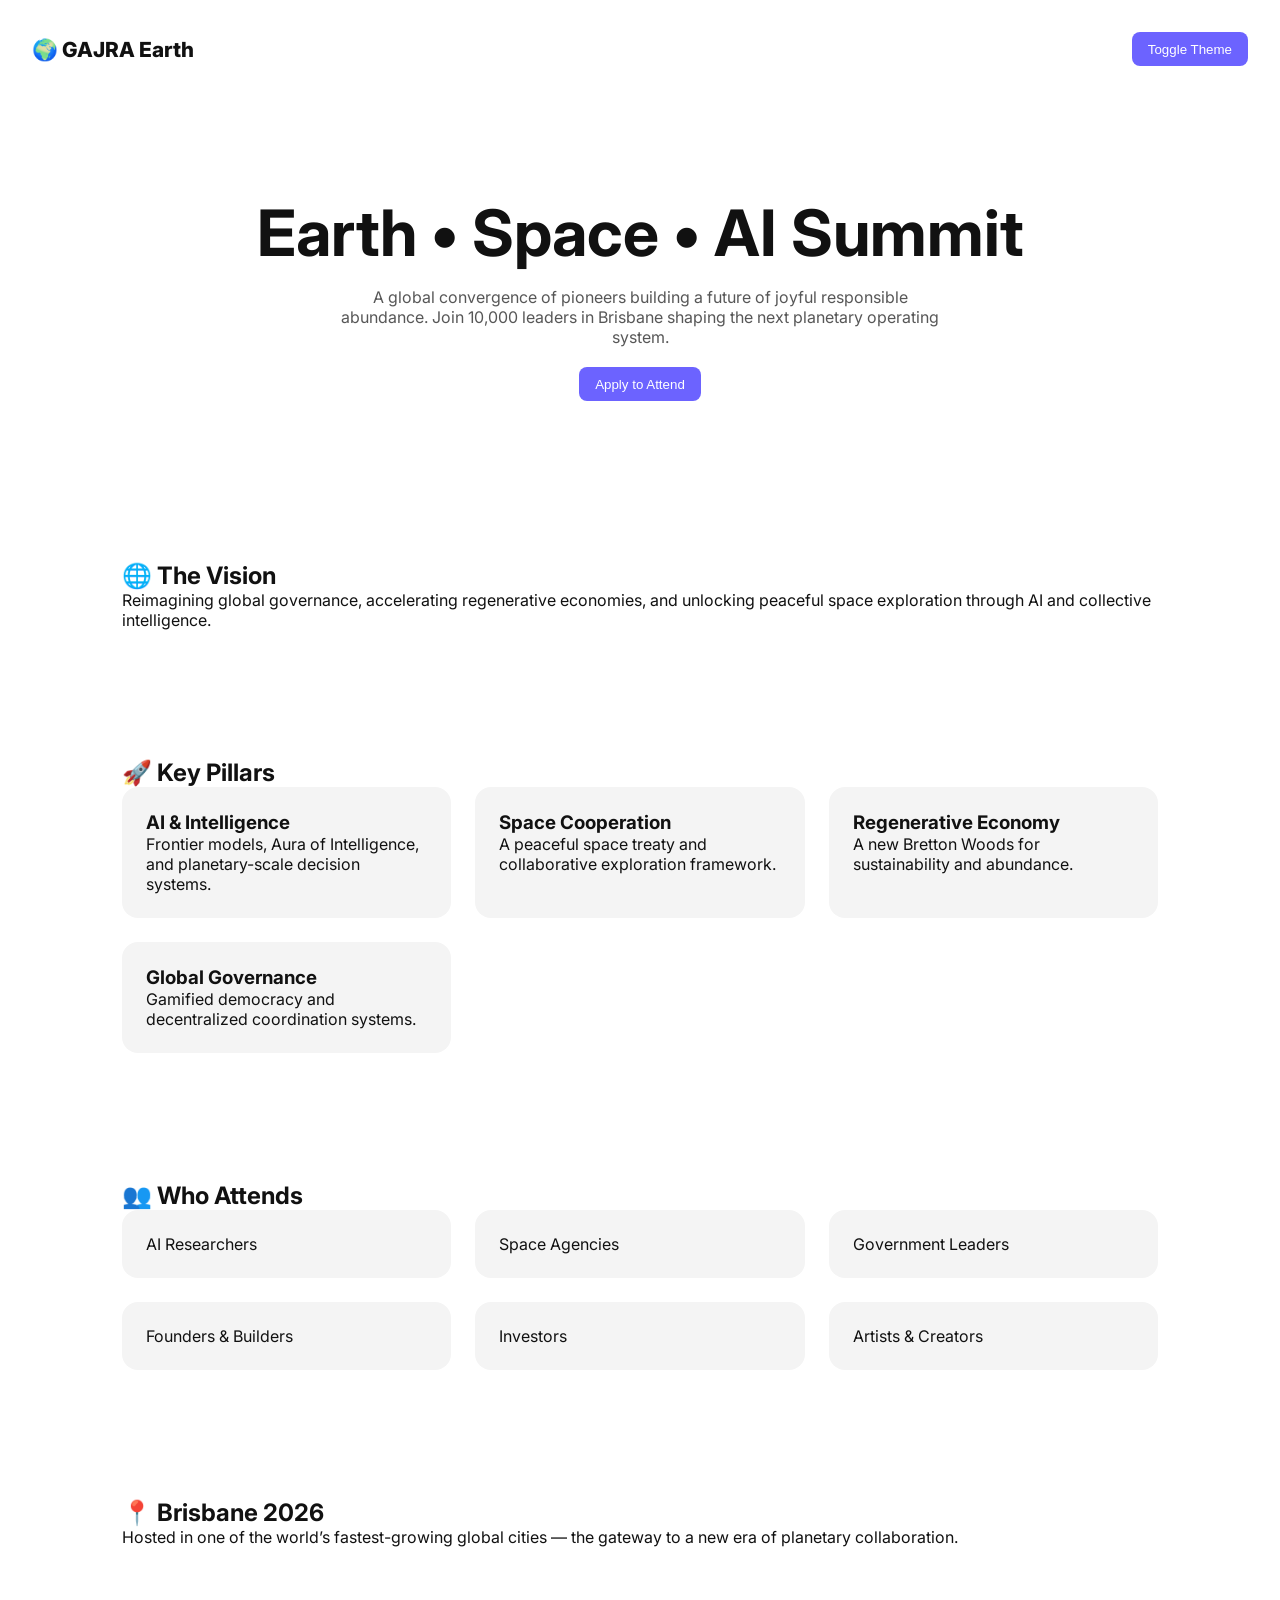
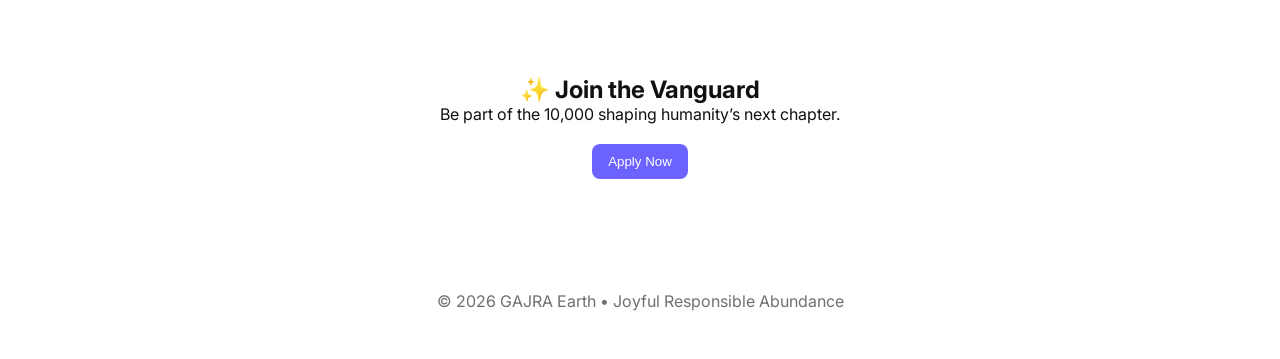
==== index.html @ 20c702bf "Create index.html for GAJRA Earth Space AI Summit This HTML file contains the structure and styling " ====
<!DOCTYPE html>
<html lang="en">
<head>
<meta charset="UTF-8">
<meta name="viewport" content="width=device-width, initial-scale=1.0">
<title>GAJRA Earth Space AI Summit</title>

<link href="https://fonts.googleapis.com/css2?family=Inter:wght@300;400;600;800&display=swap" rel="stylesheet">

<style>
:root {
  --bg: #ffffff;
  --text: #111;
  --accent: #6c63ff;
  --card: #f4f4f4;
}

[data-theme="dark"] {
  --bg: #0d0d0d;
  --text: #f5f5f5;
  --accent: #8a7cff;
  --card: #1a1a1a;
}

* {
  margin: 0;
  padding: 0;
  box-sizing: border-box;
}

body {
  font-family: 'Inter', sans-serif;
  background: var(--bg);
  color: var(--text);
  transition: 0.3s;
}

header {
  padding: 2rem;
  display: flex;
  justify-content: space-between;
  align-items: center;
}

.logo {
  font-weight: 800;
  font-size: 1.3rem;
}

button {
  background: var(--accent);
  border: none;
  padding: 0.6rem 1rem;
  color: white;
  border-radius: 8px;
  cursor: pointer;
}

.hero {
  text-align: center;
  padding: 6rem 2rem;
}

.hero h1 {
  font-size: clamp(2rem, 5vw, 4rem);
  margin-bottom: 1rem;
}

.hero p {
  max-width: 600px;
  margin: auto;
  opacity: 0.7;
}

.section {
  padding: 4rem 2rem;
  max-width: 1100px;
  margin: auto;
}

.grid {
  display: grid;
  grid-template-columns: repeat(auto-fit, minmax(250px, 1fr));
  gap: 1.5rem;
}

.card {
  background: var(--card);
  padding: 1.5rem;
  border-radius: 16px;
  transition: 0.3s;
}

.card:hover {
  transform: translateY(-5px);
}

.footer {
  text-align: center;
  padding: 3rem 1rem;
  opacity: 0.6;
}

@media(max-width:600px){
  header {
    flex-direction: column;
    gap: 1rem;
  }
}
</style>
</head>

<body>

<header>
  <div class="logo">🌍 GAJRA Earth</div>
  <button onclick="toggleTheme()">Toggle Theme</button>
</header>

<section class="hero">
  <h1>Earth • Space • AI Summit</h1>
  <p>
    A global convergence of pioneers building a future of joyful responsible abundance.  
    Join 10,000 leaders in Brisbane shaping the next planetary operating system.
  </p>
  <br>
  <button>Apply to Attend</button>
</section>

<section class="section">
  <h2>🌐 The Vision</h2>
  <p>
    Reimagining global governance, accelerating regenerative economies, and unlocking peaceful space exploration through AI and collective intelligence.
  </p>
</section>

<section class="section">
  <h2>🚀 Key Pillars</h2>
  <div class="grid">
    <div class="card">
      <h3>AI & Intelligence</h3>
      <p>Frontier models, Aura of Intelligence, and planetary-scale decision systems.</p>
    </div>
    <div class="card">
      <h3>Space Cooperation</h3>
      <p>A peaceful space treaty and collaborative exploration framework.</p>
    </div>
    <div class="card">
      <h3>Regenerative Economy</h3>
      <p>A new Bretton Woods for sustainability and abundance.</p>
    </div>
    <div class="card">
      <h3>Global Governance</h3>
      <p>Gamified democracy and decentralized coordination systems.</p>
    </div>
  </div>
</section>

<section class="section">
  <h2>👥 Who Attends</h2>
  <div class="grid">
    <div class="card">AI Researchers</div>
    <div class="card">Space Agencies</div>
    <div class="card">Government Leaders</div>
    <div class="card">Founders & Builders</div>
    <div class="card">Investors</div>
    <div class="card">Artists & Creators</div>
  </div>
</section>

<section class="section">
  <h2>📍 Brisbane 2026</h2>
  <p>
    Hosted in one of the world’s fastest-growing global cities — the gateway to a new era of planetary collaboration.
  </p>
</section>

<section class="section" style="text-align:center;">
  <h2>✨ Join the Vanguard</h2>
  <p>Be part of the 10,000 shaping humanity’s next chapter.</p>
  <br>
  <button>Apply Now</button>
</section>

<div class="footer">
  <p>© 2026 GAJRA Earth • Joyful Responsible Abundance</p>
</div>

<script>
function toggleTheme() {
  const current = document.body.getAttribute("data-theme");
  document.body.setAttribute(
    "data-theme",
    current === "dark" ? "light" : "dark"
  );
}
</script>

</body>
</html>
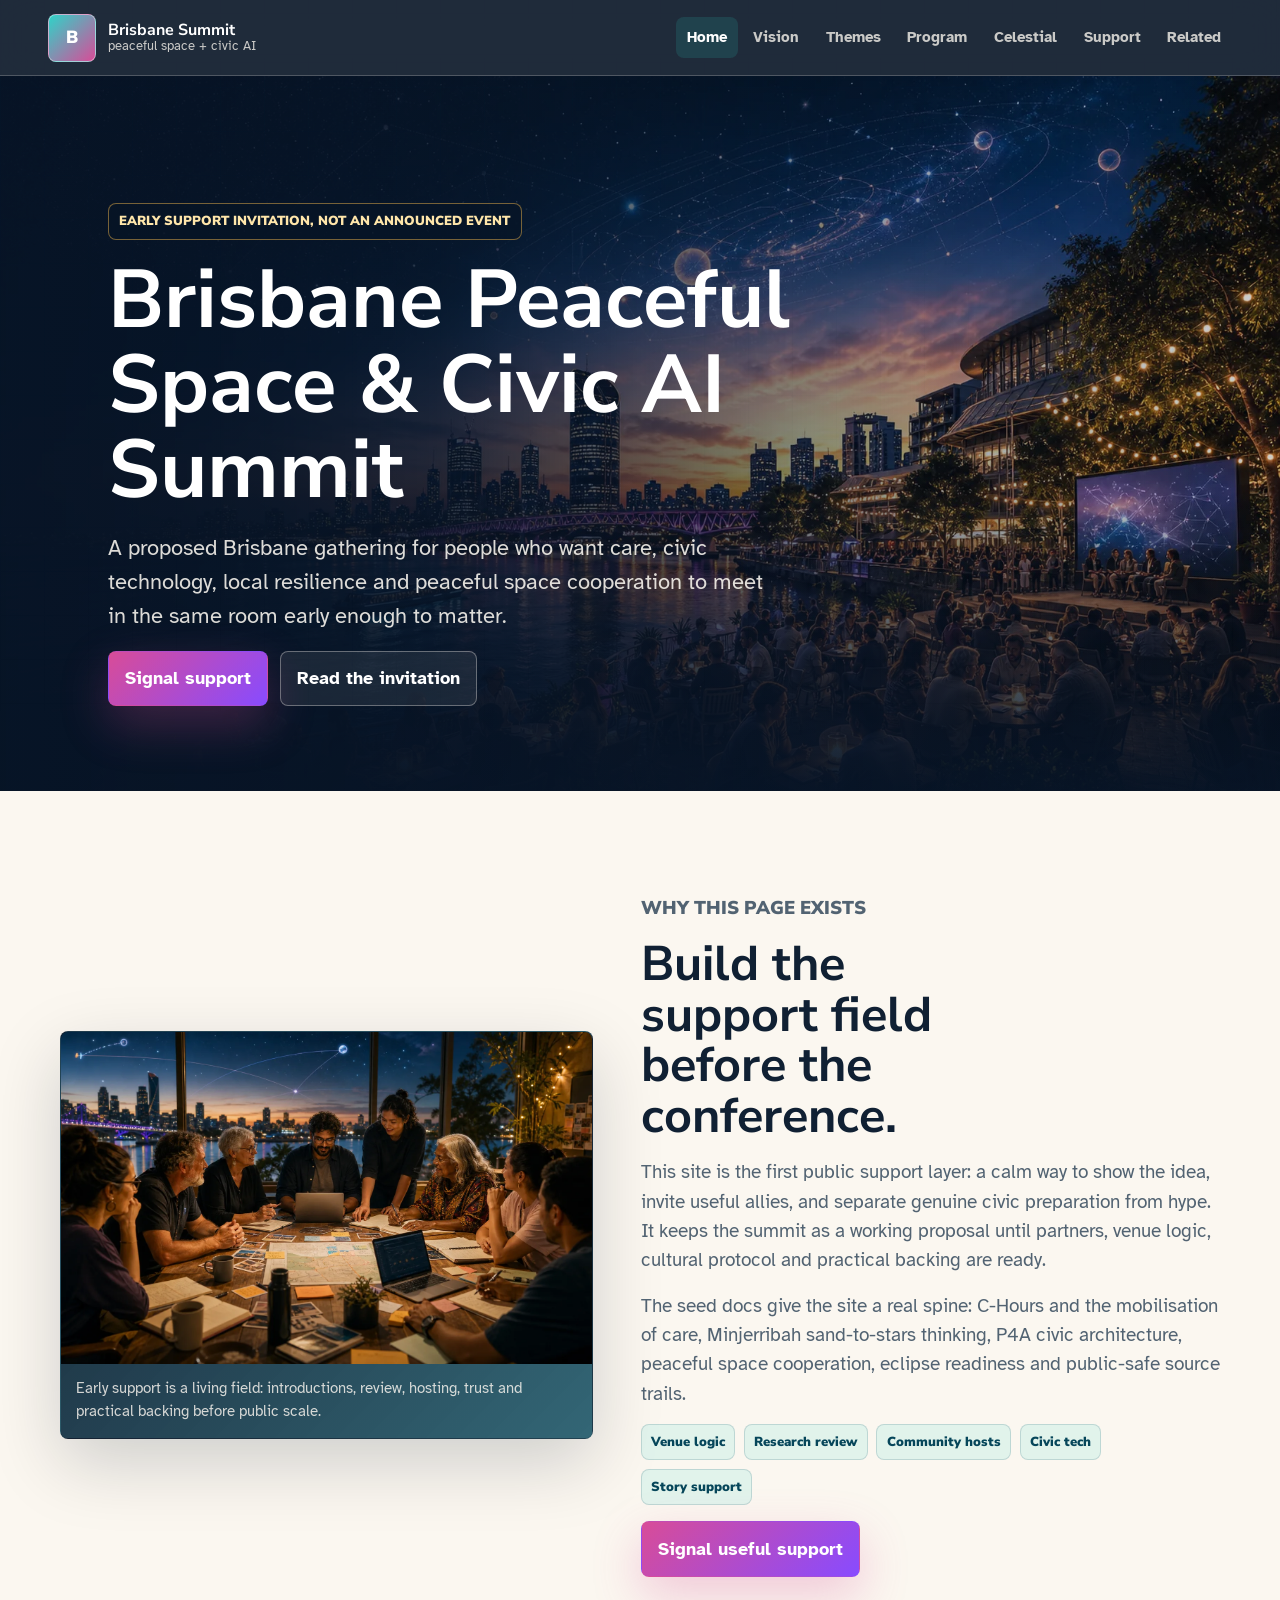
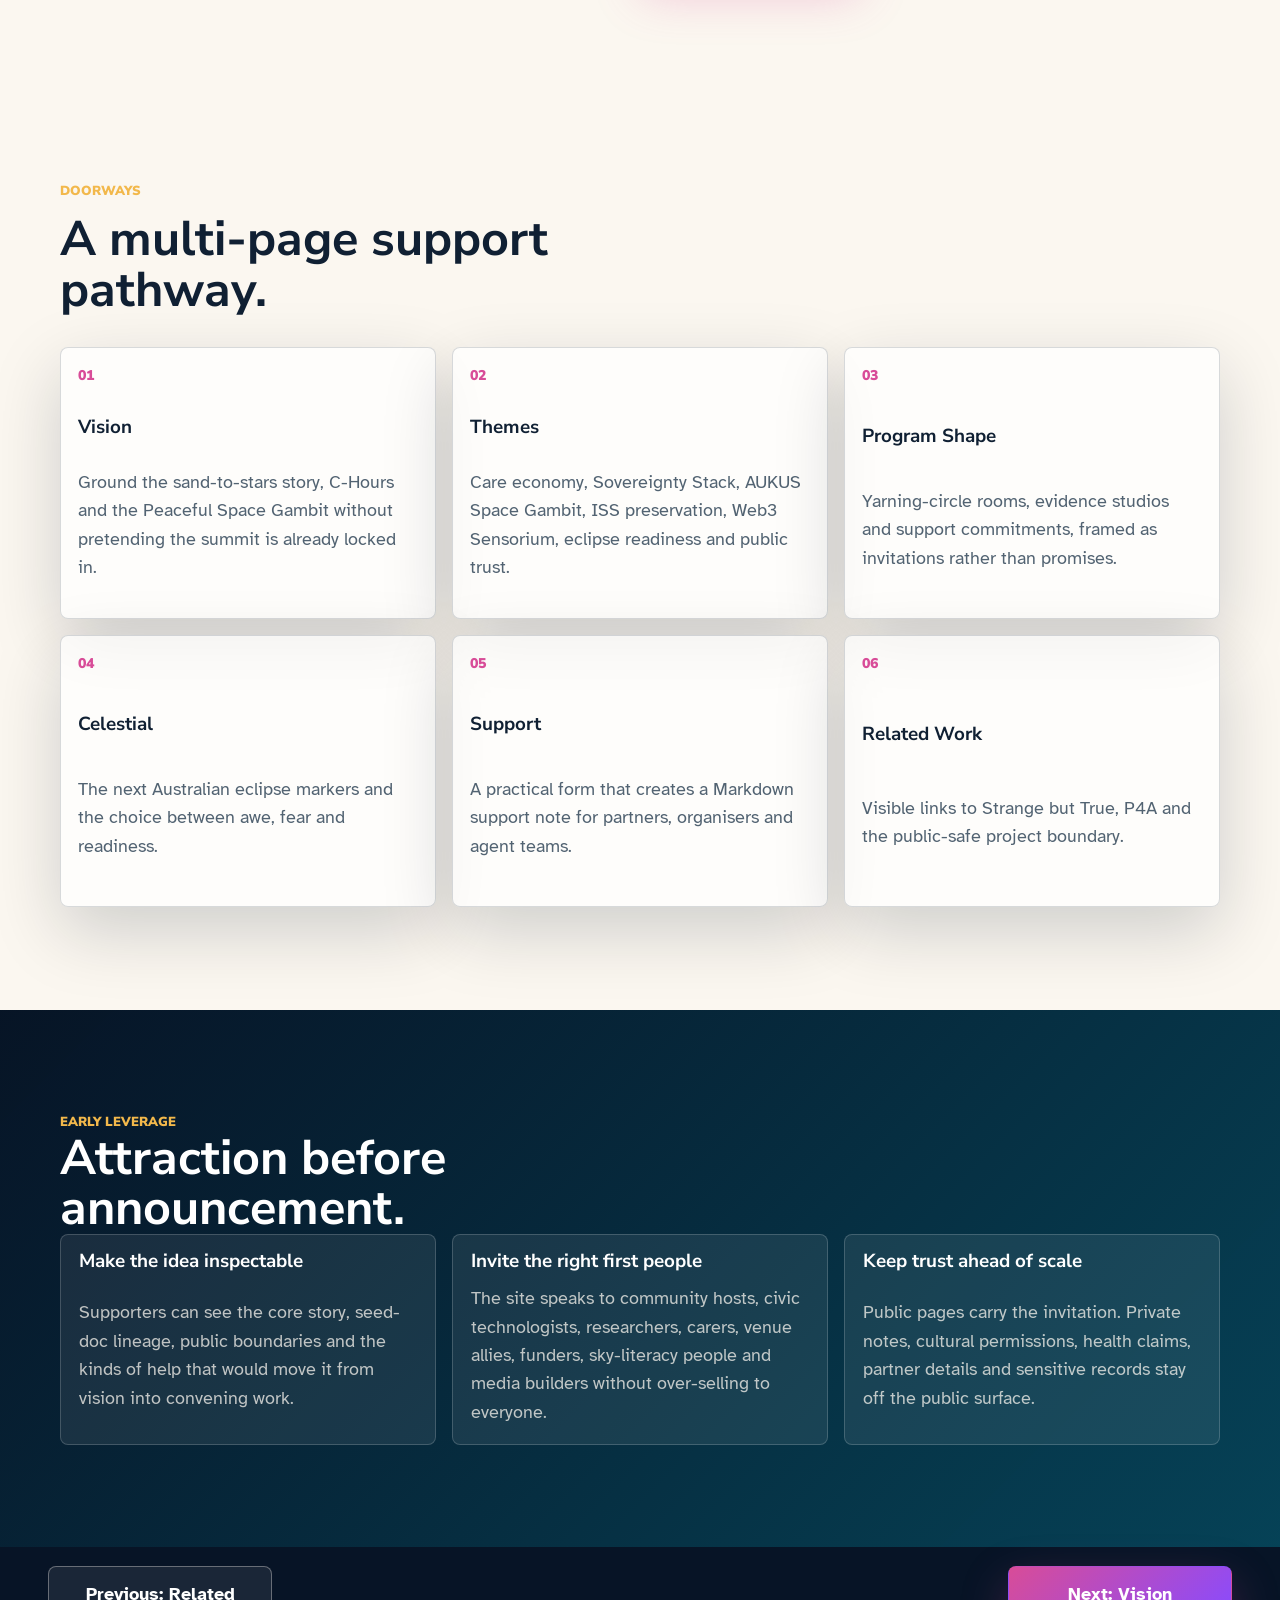
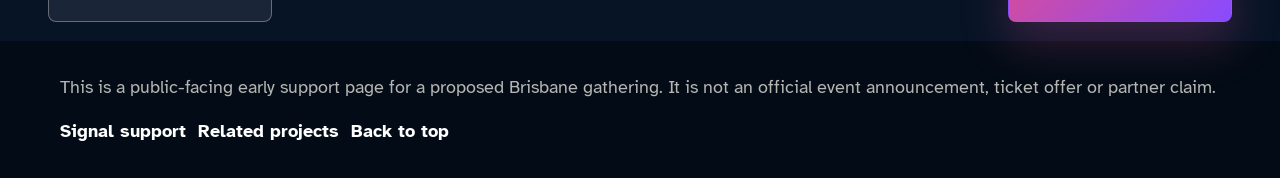
==== commit 6ffb0742: "Build Brisbane summit support site" ====
--- a/index.html
+++ b/index.html
@@ -1,200 +1,147 @@
-<!DOCTYPE html>
-<html lang="en">
+﻿<!doctype html>
+<html lang="en-AU">
 <head>
-<meta charset="UTF-8">
-<meta name="viewport" content="width=device-width, initial-scale=1.0">
-<title>GAJRA Earth Space AI Summit</title>
+  <meta charset="utf-8">
+  <meta name="viewport" content="width=device-width, initial-scale=1">
+  <meta name="description" content="An early support-seeking doorway for a proposed Brisbane summit connecting peaceful space, civic AI, care, community resilience, Strange but True and P4A.">
+  <meta name="theme-color" content="#071426">
+  <title>Brisbane Peaceful Space & Civic AI Summit</title>
+  <link rel="preconnect" href="https://fonts.googleapis.com">
+  <link rel="preconnect" href="https://fonts.gstatic.com" crossorigin>
+  <link href="https://fonts.googleapis.com/css2?family=Atkinson+Hyperlegible:wght@400;700&family=Nunito+Sans:wght@800;900&display=swap" rel="stylesheet">
+  <link rel="stylesheet" href="styles.css">
+</head>
+<body>
+  <a class="skip-link" href="#main">Skip to content</a>
+  <header class="site-header">
+    <a class="brand" href="index.html" aria-label="Summit home">
+      <span class="brand-mark">B</span>
+      <span class="brand-text"><strong>Brisbane Summit</strong><span>peaceful space + civic AI</span></span>
+    </a>
+    <button class="nav-toggle" type="button" aria-expanded="false" aria-controls="site-nav">Menu</button>
+    <nav class="site-nav" id="site-nav" aria-label="Main navigation">
+      <a href="index.html" aria-current="page">Home</a>
+      <a href="vision.html">Vision</a>
+      <a href="themes.html">Themes</a>
+      <a href="program.html">Program</a>
+      <a href="celestial.html">Celestial</a>
+      <a href="support.html">Support</a>
+      <a href="related.html">Related</a>
+    </nav>
+  </header>
 
-<link href="https://fonts.googleapis.com/css2?family=Inter:wght@300;400;600;800&display=swap" rel="stylesheet">
+  <main id="main">
+    <section class="hero hero-home" id="top">
+      <div class="hero-image"><img src="assets/brisbane-civic-space-hero.webp" alt="Brisbane river gathering with a night sky and peaceful orbital commons motif"></div>
+      <div class="hero-content">
+        <p class="status-note">Early support invitation, not an announced event</p>
+        <h1>Brisbane Peaceful Space & Civic AI Summit</h1>
+        <p class="hero-copy">A proposed Brisbane gathering for people who want care, civic technology, local resilience and peaceful space cooperation to meet in the same room early enough to matter.</p>
+        <div class="hero-actions">
+          <a class="button button-primary" href="support.html">Signal support</a>
+          <a class="button button-secondary" href="vision.html">Read the invitation</a>
+        </div>
+      </div>
+    </section>
 
-<style>
-:root {
-  --bg: #ffffff;
-  --text: #111;
-  --accent: #6c63ff;
-  --card: #f4f4f4;
-}
+    <section class="section intro-band" aria-labelledby="why-title">
+      <div class="intro-layout">
+        <figure class="visual-panel intro-visual">
+          <img loading="lazy" decoding="async" src="assets/support-field-brisbane.webp" alt="A diverse Brisbane civic planning group gathered around a table with city, river and peaceful space motifs">
+          <figcaption>Early support is a living field: introductions, review, hosting, trust and practical backing before public scale.</figcaption>
+        </figure>
+        <div class="intro-copy">
+          <p class="eyebrow">Why this page exists</p>
+          <h2 id="why-title">Build the support field before the conference.</h2>
+          <p>This site is the first public support layer: a calm way to show the idea, invite useful allies, and separate genuine civic preparation from hype. It keeps the summit as a working proposal until partners, venue logic, cultural protocol and practical backing are ready.</p>
+          <p>The seed docs give the site a real spine: C-Hours and the mobilisation of care, Minjerribah sand-to-stars thinking, P4A civic architecture, peaceful space cooperation, eclipse readiness and public-safe source trails.</p>
+          <div class="support-signals" aria-label="Early support signals">
+            <span>Venue logic</span>
+            <span>Research review</span>
+            <span>Community hosts</span>
+            <span>Civic tech</span>
+            <span>Story support</span>
+          </div>
+          <a class="button button-primary" href="support.html">Signal useful support</a>
+        </div>
+      </div>
+    </section>
 
-[data-theme="dark"] {
-  --bg: #0d0d0d;
-  --text: #f5f5f5;
-  --accent: #8a7cff;
-  --card: #1a1a1a;
-}
+    <section class="section" aria-labelledby="doorways-title">
+      <div class="section-heading">
+        <p class="eyebrow">Doorways</p>
+        <h2 id="doorways-title">A multi-page support pathway.</h2>
+      </div>
+      <div class="door-grid">
+        <a class="door-card" href="vision.html">
+          <span>01</span>
+          <h3>Vision</h3>
+          <p>Ground the sand-to-stars story, C-Hours and the Peaceful Space Gambit without pretending the summit is already locked in.</p>
+        </a>
+        <a class="door-card" href="themes.html">
+          <span>02</span>
+          <h3>Themes</h3>
+          <p>Care economy, Sovereignty Stack, AUKUS Space Gambit, ISS preservation, Web3 Sensorium, eclipse readiness and public trust.</p>
+        </a>
+        <a class="door-card" href="program.html">
+          <span>03</span>
+          <h3>Program Shape</h3>
+          <p>Yarning-circle rooms, evidence studios and support commitments, framed as invitations rather than promises.</p>
+        </a>
+        <a class="door-card" href="celestial.html">
+          <span>04</span>
+          <h3>Celestial</h3>
+          <p>The next Australian eclipse markers and the choice between awe, fear and readiness.</p>
+        </a>
+        <a class="door-card" href="support.html">
+          <span>05</span>
+          <h3>Support</h3>
+          <p>A practical form that creates a Markdown support note for partners, organisers and agent teams.</p>
+        </a>
+        <a class="door-card" href="related.html">
+          <span>06</span>
+          <h3>Related Work</h3>
+          <p>Visible links to Strange but True, P4A and the public-safe project boundary.</p>
+        </a>
+      </div>
+    </section>
 
-* {
-  margin: 0;
-  padding: 0;
-  box-sizing: border-box;
-}
+    <section class="section feature-strip" aria-labelledby="leverage-title">
+      <div>
+        <p class="eyebrow">Early leverage</p>
+        <h2 id="leverage-title">Attraction before announcement.</h2>
+      </div>
+      <div class="feature-grid three">
+        <article>
+          <h3>Make the idea inspectable</h3>
+          <p>Supporters can see the core story, seed-doc lineage, public boundaries and the kinds of help that would move it from vision into convening work.</p>
+        </article>
+        <article>
+          <h3>Invite the right first people</h3>
+          <p>The site speaks to community hosts, civic technologists, researchers, carers, venue allies, funders, sky-literacy people and media builders without over-selling to everyone.</p>
+        </article>
+        <article>
+          <h3>Keep trust ahead of scale</h3>
+          <p>Public pages carry the invitation. Private notes, cultural permissions, health claims, partner details and sensitive records stay off the public surface.</p>
+        </article>
+      </div>
+    </section>
 
-body {
-  font-family: 'Inter', sans-serif;
-  background: var(--bg);
-  color: var(--text);
-  transition: 0.3s;
-}
+    <nav class="trail-nav" aria-label="Previous and next pages">
+      <a class="button button-secondary" href="related.html">Previous: Related</a>
+      <a class="button button-primary" href="vision.html">Next: Vision</a>
+    </nav>
+  </main>
 
-header {
-  padding: 2rem;
-  display: flex;
-  justify-content: space-between;
-  align-items: center;
-}
-
-.logo {
-  font-weight: 800;
-  font-size: 1.3rem;
-}
-
-button {
-  background: var(--accent);
-  border: none;
-  padding: 0.6rem 1rem;
-  color: white;
-  border-radius: 8px;
-  cursor: pointer;
-}
-
-.hero {
-  text-align: center;
-  padding: 6rem 2rem;
-}
-
-.hero h1 {
-  font-size: clamp(2rem, 5vw, 4rem);
-  margin-bottom: 1rem;
-}
-
-.hero p {
-  max-width: 600px;
-  margin: auto;
-  opacity: 0.7;
-}
-
-.section {
-  padding: 4rem 2rem;
-  max-width: 1100px;
-  margin: auto;
-}
-
-.grid {
-  display: grid;
-  grid-template-columns: repeat(auto-fit, minmax(250px, 1fr));
-  gap: 1.5rem;
-}
-
-.card {
-  background: var(--card);
-  padding: 1.5rem;
-  border-radius: 16px;
-  transition: 0.3s;
-}
-
-.card:hover {
-  transform: translateY(-5px);
-}
-
-.footer {
-  text-align: center;
-  padding: 3rem 1rem;
-  opacity: 0.6;
-}
-
-@media(max-width:600px){
-  header {
-    flex-direction: column;
-    gap: 1rem;
-  }
-}
-</style>
-</head>
-
-<body>
-
-<header>
-  <div class="logo">🌍 GAJRA Earth</div>
-  <button onclick="toggleTheme()">Toggle Theme</button>
-</header>
-
-<section class="hero">
-  <h1>Earth • Space • AI Summit</h1>
-  <p>
-    A global convergence of pioneers building a future of joyful responsible abundance.  
-    Join 10,000 leaders in Brisbane shaping the next planetary operating system.
-  </p>
-  <br>
-  <button>Apply to Attend</button>
-</section>
-
-<section class="section">
-  <h2>🌐 The Vision</h2>
-  <p>
-    Reimagining global governance, accelerating regenerative economies, and unlocking peaceful space exploration through AI and collective intelligence.
-  </p>
-</section>
-
-<section class="section">
-  <h2>🚀 Key Pillars</h2>
-  <div class="grid">
-    <div class="card">
-      <h3>AI & Intelligence</h3>
-      <p>Frontier models, Aura of Intelligence, and planetary-scale decision systems.</p>
-    </div>
-    <div class="card">
-      <h3>Space Cooperation</h3>
-      <p>A peaceful space treaty and collaborative exploration framework.</p>
-    </div>
-    <div class="card">
-      <h3>Regenerative Economy</h3>
-      <p>A new Bretton Woods for sustainability and abundance.</p>
-    </div>
-    <div class="card">
-      <h3>Global Governance</h3>
-      <p>Gamified democracy and decentralized coordination systems.</p>
-    </div>
-  </div>
-</section>
-
-<section class="section">
-  <h2>👥 Who Attends</h2>
-  <div class="grid">
-    <div class="card">AI Researchers</div>
-    <div class="card">Space Agencies</div>
-    <div class="card">Government Leaders</div>
-    <div class="card">Founders & Builders</div>
-    <div class="card">Investors</div>
-    <div class="card">Artists & Creators</div>
-  </div>
-</section>
-
-<section class="section">
-  <h2>📍 Brisbane 2026</h2>
-  <p>
-    Hosted in one of the world’s fastest-growing global cities — the gateway to a new era of planetary collaboration.
-  </p>
-</section>
-
-<section class="section" style="text-align:center;">
-  <h2>✨ Join the Vanguard</h2>
-  <p>Be part of the 10,000 shaping humanity’s next chapter.</p>
-  <br>
-  <button>Apply Now</button>
-</section>
-
-<div class="footer">
-  <p>© 2026 GAJRA Earth • Joyful Responsible Abundance</p>
-</div>
-
-<script>
-function toggleTheme() {
-  const current = document.body.getAttribute("data-theme");
-  document.body.setAttribute(
-    "data-theme",
-    current === "dark" ? "light" : "dark"
-  );
-}
-</script>
-
+  <footer class="site-footer">
+    <p>This is a public-facing early support page for a proposed Brisbane gathering. It is not an official event announcement, ticket offer or partner claim.</p>
+    <nav aria-label="Footer links">
+      <a href="support.html">Signal support</a>
+      <a href="related.html">Related projects</a>
+      <a href="#top">Back to top</a>
+    </nav>
+  </footer>
+  <button class="back-to-top" type="button" aria-label="Back to top">Top</button>
+  <script src="script.js"></script>
 </body>
 </html>
--- a/styles.css
+++ b/styles.css
@@ -0,0 +1,1008 @@
+:root {
+  --ink: #071426;
+  --midnight: #0d2238;
+  --deep-teal: #06465a;
+  --river: #2fd3c8;
+  --gold: #f2b84b;
+  --rose: #d84c98;
+  --paper: #fbf7f0;
+  --paper-strong: #ffffff;
+  --text: #102033;
+  --muted: #526372;
+  --line: rgba(16, 32, 51, 0.16);
+  --line-dark: rgba(251, 247, 240, 0.22);
+  --shadow: 0 24px 70px rgba(7, 20, 38, 0.18);
+  --radius: 8px;
+  --max: 1160px;
+  --heading: "Nunito Sans", "Avenir Next", Arial, sans-serif;
+  --body: "Atkinson Hyperlegible", "Segoe UI", Arial, sans-serif;
+}
+
+* {
+  box-sizing: border-box;
+}
+
+html {
+  scroll-behavior: smooth;
+}
+
+main [id] {
+  scroll-margin-top: 6rem;
+}
+
+body {
+  margin: 0;
+  background: var(--paper);
+  color: var(--text);
+  font-family: var(--body);
+  font-size: 18px;
+  line-height: 1.58;
+}
+
+body::before {
+  background:
+    linear-gradient(90deg, rgba(6, 70, 90, 0.06) 1px, transparent 1px),
+    linear-gradient(0deg, rgba(6, 70, 90, 0.05) 1px, transparent 1px);
+  background-size: 44px 44px;
+  content: "";
+  inset: 0;
+  mask-image: linear-gradient(180deg, rgba(0, 0, 0, 0.45), transparent 48rem);
+  pointer-events: none;
+  position: fixed;
+  z-index: -1;
+}
+
+img {
+  display: block;
+  height: auto;
+  max-width: 100%;
+}
+
+a {
+  color: inherit;
+}
+
+h1,
+h2,
+h3 {
+  font-family: var(--heading);
+  letter-spacing: 0;
+  line-height: 1.04;
+  margin: 0;
+}
+
+h1 {
+  color: white;
+  font-size: clamp(2.8rem, 6.4vw, 5.35rem);
+  max-width: 15ch;
+}
+
+h2 {
+  font-size: clamp(1.85rem, 3.8vw, 3.55rem);
+  max-width: 18ch;
+}
+
+h3 {
+  font-size: 1.18rem;
+}
+
+p {
+  margin: 0;
+}
+
+.skip-link {
+  background: var(--gold);
+  color: var(--ink);
+  font-weight: 800;
+  left: 1rem;
+  padding: 0.65rem 0.9rem;
+  position: absolute;
+  top: -5rem;
+  z-index: 100;
+}
+
+.skip-link:focus {
+  top: 1rem;
+}
+
+.site-header {
+  align-items: center;
+  background: rgba(7, 20, 38, 0.9);
+  backdrop-filter: blur(18px);
+  border-bottom: 1px solid var(--line-dark);
+  display: flex;
+  gap: 1rem;
+  justify-content: space-between;
+  padding: 0.85rem clamp(1rem, 4vw, 3rem);
+  position: sticky;
+  top: 0;
+  z-index: 50;
+}
+
+.brand {
+  align-items: center;
+  color: white;
+  display: inline-flex;
+  gap: 0.75rem;
+  min-width: 15rem;
+  text-decoration: none;
+}
+
+.brand-mark {
+  background: linear-gradient(135deg, var(--river), var(--rose));
+  border: 1px solid rgba(255, 255, 255, 0.42);
+  border-radius: var(--radius);
+  color: white;
+  display: grid;
+  font-family: var(--heading);
+  font-size: 1.1rem;
+  font-weight: 900;
+  height: 3rem;
+  place-items: center;
+  width: 3rem;
+}
+
+.brand-text {
+  display: grid;
+  font-size: 0.8rem;
+  line-height: 1.18;
+}
+
+.brand-text strong {
+  font-family: var(--heading);
+  font-size: 1rem;
+}
+
+.brand-text span {
+  color: rgba(251, 247, 240, 0.78);
+}
+
+.site-nav {
+  align-items: center;
+  color: rgba(251, 247, 240, 0.78);
+  display: flex;
+  flex-wrap: wrap;
+  gap: 0.3rem;
+  justify-content: flex-end;
+}
+
+.site-nav a {
+  border-radius: var(--radius);
+  font-size: 0.92rem;
+  font-weight: 700;
+  padding: 0.55rem 0.68rem;
+  text-decoration: none;
+}
+
+.site-nav a:hover,
+.site-nav a:focus-visible,
+.site-nav a[aria-current="page"] {
+  background: rgba(47, 211, 200, 0.14);
+  color: white;
+}
+
+.nav-toggle {
+  background: transparent;
+  border: 1px solid var(--line-dark);
+  border-radius: var(--radius);
+  color: white;
+  display: none;
+  font: inherit;
+  font-weight: 800;
+  padding: 0.55rem 0.7rem;
+}
+
+.hero {
+  min-height: calc(88vh - 4.8rem);
+  position: relative;
+}
+
+.hero-image {
+  inset: 0;
+  position: absolute;
+  z-index: -2;
+}
+
+.hero-image img {
+  height: 100%;
+  object-fit: cover;
+  object-position: center;
+  width: 100%;
+}
+
+.hero-image::after {
+  background:
+    linear-gradient(90deg, rgba(7, 20, 38, 0.96) 0%, rgba(7, 20, 38, 0.82) 34%, rgba(7, 20, 38, 0.38) 72%, rgba(7, 20, 38, 0.18) 100%),
+    linear-gradient(0deg, rgba(7, 20, 38, 0.96) 0%, transparent 42%);
+  content: "";
+  inset: 0;
+  position: absolute;
+}
+
+.hero-content {
+  display: grid;
+  gap: 1.1rem;
+  margin: 0 auto;
+  max-width: var(--max);
+  min-height: calc(88vh - 4.8rem);
+  padding: clamp(3.5rem, 7vw, 6rem) clamp(1rem, 4vw, 3rem) 3rem;
+  place-content: center start;
+}
+
+.status-note,
+.eyebrow {
+  color: var(--gold);
+  font-family: var(--heading);
+  font-size: 0.82rem;
+  font-weight: 900;
+  letter-spacing: 0;
+  text-transform: uppercase;
+}
+
+.status-note {
+  background: rgba(7, 20, 38, 0.6);
+  border: 1px solid rgba(242, 184, 75, 0.48);
+  border-radius: var(--radius);
+  color: #ffe6aa;
+  display: inline-flex;
+  padding: 0.45rem 0.65rem;
+  width: fit-content;
+}
+
+.hero-copy {
+  color: rgba(251, 247, 240, 0.88);
+  font-size: clamp(1.08rem, 2vw, 1.35rem);
+  max-width: 42rem;
+}
+
+.hero-actions,
+.builder-actions,
+.trail-nav,
+.site-footer nav {
+  align-items: center;
+  display: flex;
+  flex-wrap: wrap;
+  gap: 0.75rem;
+}
+
+.button {
+  align-items: center;
+  border: 1px solid transparent;
+  border-radius: var(--radius);
+  cursor: pointer;
+  display: inline-flex;
+  font: inherit;
+  font-weight: 900;
+  justify-content: center;
+  min-height: 2.8rem;
+  padding: 0.78rem 1rem;
+  text-decoration: none;
+}
+
+.button-primary {
+  background: linear-gradient(135deg, var(--rose), #884bff);
+  color: white;
+  box-shadow: 0 18px 48px rgba(216, 76, 152, 0.28);
+}
+
+.button-secondary {
+  background: rgba(255, 255, 255, 0.08);
+  border-color: rgba(251, 247, 240, 0.34);
+  color: white;
+}
+
+.section {
+  padding: clamp(4rem, 8vw, 7rem) clamp(1rem, 4vw, 3rem);
+}
+
+.section > * {
+  margin-inline: auto;
+  max-width: var(--max);
+}
+
+.section-heading {
+  align-items: start;
+  display: grid;
+  gap: 0.75rem;
+  grid-template-columns: 1fr;
+  margin-bottom: 2rem;
+}
+
+.intro-band {
+  background: var(--paper);
+}
+
+.intro-layout,
+.split-feature {
+  align-items: center;
+  display: grid;
+  gap: clamp(1.25rem, 4vw, 3rem);
+  grid-template-columns: minmax(18rem, 0.92fr) minmax(0, 1fr);
+}
+
+.split-feature.reverse {
+  grid-template-columns: minmax(0, 1fr) minmax(18rem, 0.92fr);
+}
+
+.intro-copy,
+.feature-copy {
+  display: grid;
+  gap: 1rem;
+}
+
+.intro-copy h2,
+.feature-copy h2 {
+  max-width: 12ch;
+}
+
+.intro-copy p,
+.feature-copy p,
+.section-intro {
+  color: var(--muted);
+  font-size: clamp(1.02rem, 1.5vw, 1.16rem);
+  max-width: 46rem;
+}
+
+.visual-panel {
+  background:
+    linear-gradient(135deg, rgba(7, 20, 38, 0.94), rgba(6, 70, 90, 0.82));
+  border: 1px solid rgba(16, 32, 51, 0.16);
+  border-radius: var(--radius);
+  box-shadow: var(--shadow);
+  color: white;
+  margin: 0;
+  overflow: hidden;
+}
+
+.visual-panel img {
+  aspect-ratio: 16 / 10;
+  object-fit: cover;
+  width: 100%;
+}
+
+.visual-panel figcaption {
+  color: rgba(251, 247, 240, 0.82);
+  font-size: 0.92rem;
+  padding: 0.8rem 0.95rem 0.95rem;
+}
+
+.support-signals,
+.seed-points {
+  display: flex;
+  flex-wrap: wrap;
+  gap: 0.55rem;
+}
+
+.support-signals span,
+.seed-points span {
+  background: rgba(47, 211, 200, 0.12);
+  border: 1px solid rgba(6, 70, 90, 0.16);
+  border-radius: var(--radius);
+  color: var(--deep-teal);
+  font-family: var(--heading);
+  font-size: 0.82rem;
+  font-weight: 900;
+  padding: 0.42rem 0.58rem;
+}
+
+.intro-copy .button,
+.feature-copy .button {
+  width: fit-content;
+}
+
+.split-feature + .program-grid {
+  margin-top: 2rem;
+}
+
+.two-column {
+  color: var(--muted);
+  display: grid;
+  gap: 1.25rem;
+  grid-template-columns: repeat(2, minmax(0, 1fr));
+}
+
+.door-grid,
+.support-grid,
+.program-grid,
+.relationship-grid,
+.boundary-grid,
+.feature-grid {
+  display: grid;
+  gap: 1rem;
+}
+
+.door-grid {
+  grid-template-columns: repeat(3, minmax(0, 1fr));
+}
+
+.door-card,
+.support-grid article,
+.program-grid article,
+.relationship-grid article,
+.boundary-grid article,
+.feature-grid article {
+  background: rgba(255, 255, 255, 0.7);
+  border: 1px solid var(--line);
+  border-radius: var(--radius);
+  box-shadow: var(--shadow);
+  color: var(--text);
+}
+
+.door-card {
+  display: grid;
+  gap: 0.65rem;
+  min-height: 17rem;
+  padding: 1.05rem;
+  text-decoration: none;
+}
+
+.door-card span,
+.theme-row span {
+  color: var(--rose);
+  font-family: var(--heading);
+  font-size: 0.88rem;
+  font-weight: 900;
+}
+
+.door-card p,
+.support-grid p,
+.program-grid p,
+.relationship-grid p,
+.boundary-grid p,
+.feature-grid p,
+.narrative p {
+  color: var(--muted);
+}
+
+.door-card:hover,
+.door-card:focus-visible,
+.card-link:hover,
+.card-link:focus-visible {
+  border-color: rgba(216, 76, 152, 0.46);
+  transform: translateY(-2px);
+}
+
+.feature-strip,
+.split-band {
+  background:
+    linear-gradient(135deg, rgba(7, 20, 38, 0.96), rgba(6, 70, 90, 0.93)),
+    var(--ink);
+  color: white;
+}
+
+.feature-strip h2,
+.split-band h2 {
+  color: white;
+}
+
+.feature-grid.three,
+.support-grid,
+.program-grid,
+.boundary-grid {
+  grid-template-columns: repeat(3, minmax(0, 1fr));
+}
+
+.feature-grid article,
+.support-grid article,
+.program-grid article,
+.boundary-grid article {
+  display: grid;
+  gap: 0.75rem;
+  padding: 1.1rem;
+}
+
+.feature-strip .feature-grid article,
+.split-band .feature-grid article {
+  background: rgba(255, 255, 255, 0.08);
+  border-color: rgba(255, 255, 255, 0.18);
+  color: white;
+  box-shadow: none;
+}
+
+.feature-strip .feature-grid p,
+.split-band .feature-grid p {
+  color: rgba(251, 247, 240, 0.74);
+}
+
+.feature-strip .card-link,
+.split-band .card-link {
+  color: #ffe6aa;
+  border-bottom-color: var(--gold);
+  margin-top: auto;
+}
+
+.page-hero {
+  background:
+    linear-gradient(135deg, rgba(7, 20, 38, 0.98), rgba(6, 70, 90, 0.82)),
+    url("assets/brisbane-civic-space-hero.webp") center / cover no-repeat;
+  color: white;
+  min-height: 58vh;
+  position: relative;
+}
+
+.page-hero::after {
+  background: linear-gradient(90deg, rgba(7, 20, 38, 0.95), rgba(7, 20, 38, 0.55), rgba(7, 20, 38, 0.22));
+  content: "";
+  inset: 0;
+  position: absolute;
+}
+
+.page-hero-inner {
+  display: grid;
+  gap: 1rem;
+  margin: 0 auto;
+  max-width: var(--max);
+  min-height: 58vh;
+  padding: clamp(5rem, 9vw, 8rem) clamp(1rem, 4vw, 3rem) 4rem;
+  place-content: center start;
+  position: relative;
+  z-index: 1;
+}
+
+.narrative {
+  background: var(--paper-strong);
+}
+
+.narrative p {
+  font-size: clamp(1.08rem, 2vw, 1.28rem);
+  margin-bottom: 1rem;
+  max-width: 58rem;
+}
+
+.callout-band {
+  background: var(--gold);
+  color: var(--ink);
+}
+
+.callout-band .eyebrow {
+  color: var(--deep-teal);
+}
+
+.callout-band p:last-child {
+  color: rgba(7, 20, 38, 0.78);
+  font-size: 1.12rem;
+  margin-top: 1rem;
+  max-width: 58rem;
+}
+
+.theme-list {
+  background: var(--paper-strong);
+}
+
+.seed-band {
+  background: var(--paper-strong);
+}
+
+.support-doorway {
+  background: var(--paper-strong);
+}
+
+.support-doorway-grid {
+  display: grid;
+  gap: 1rem;
+  grid-template-columns: repeat(2, minmax(0, 1fr));
+}
+
+.support-doorway-grid article {
+  background: rgba(255, 255, 255, 0.78);
+  border: 1px solid var(--line);
+  border-radius: var(--radius);
+  box-shadow: var(--shadow);
+  display: grid;
+  gap: 0.8rem;
+  min-height: 14rem;
+  padding: 1.2rem;
+}
+
+.support-doorway-grid p {
+  color: var(--muted);
+}
+
+.eclipse-band {
+  background: var(--paper-strong);
+}
+
+.map-section {
+  background:
+    linear-gradient(180deg, #081525 0%, #0d2238 100%);
+  color: white;
+}
+
+.map-section h2 {
+  color: white;
+}
+
+.eclipse-grid {
+  display: grid;
+  gap: 1rem;
+  grid-template-columns: repeat(2, minmax(0, 1fr));
+}
+
+.eclipse-grid article {
+  background:
+    linear-gradient(145deg, rgba(7, 20, 38, 0.96), rgba(6, 70, 90, 0.9));
+  border: 1px solid rgba(47, 211, 200, 0.26);
+  border-radius: var(--radius);
+  box-shadow: var(--shadow);
+  color: white;
+  min-height: 18rem;
+  padding: 1.2rem;
+}
+
+.eclipse-grid p {
+  color: rgba(251, 247, 240, 0.76);
+  margin-top: 0.75rem;
+}
+
+.eclipse-date {
+  color: var(--gold);
+  display: block;
+  font-family: var(--heading);
+  font-size: 1rem;
+  font-weight: 900;
+  margin-bottom: 1.2rem;
+  text-transform: uppercase;
+}
+
+.source-note {
+  color: var(--muted);
+  margin-top: 1rem;
+}
+
+.source-note a,
+.callout-band a {
+  color: var(--deep-teal);
+  font-weight: 900;
+}
+
+.map-section .source-note {
+  color: rgba(251, 247, 240, 0.72);
+}
+
+.map-section .source-note a {
+  color: #ffe6aa;
+}
+
+.track-map-board {
+  align-items: stretch;
+  display: grid;
+  gap: 1rem;
+  grid-template-columns: 1fr;
+}
+
+.track-map-board figure {
+  background: rgba(255, 255, 255, 0.08);
+  border: 1px solid rgba(47, 211, 200, 0.22);
+  border-radius: var(--radius);
+  display: grid;
+  gap: 0.85rem;
+  margin: 0;
+  overflow: hidden;
+  padding: 0.75rem;
+}
+
+.track-map-board img {
+  aspect-ratio: 16 / 9;
+  background: #071426;
+  border-radius: var(--radius);
+  object-fit: contain;
+  width: 100%;
+}
+
+.track-map-board figcaption {
+  display: grid;
+  gap: 0.35rem;
+}
+
+.track-map-board figcaption strong {
+  color: var(--gold);
+  font-family: var(--heading);
+  font-size: 1.02rem;
+}
+
+.track-map-board figcaption span,
+.map-intersection-note p {
+  color: rgba(251, 247, 240, 0.76);
+}
+
+.map-intersection-note {
+  align-content: center;
+  background:
+    radial-gradient(circle at 50% 22%, rgba(216, 76, 152, 0.34), transparent 8rem),
+    rgba(255, 255, 255, 0.08);
+  border: 1px solid rgba(242, 184, 75, 0.34);
+  border-radius: var(--radius);
+  display: grid;
+  gap: 0.8rem;
+  grid-column: 1 / -1;
+  justify-self: center;
+  max-width: 52rem;
+  padding: 1.1rem;
+  position: relative;
+}
+
+.map-intersection-note::before,
+.map-intersection-note::after {
+  background: linear-gradient(90deg, transparent, var(--gold), transparent);
+  content: "";
+  height: 1px;
+  position: absolute;
+  top: 100%;
+  width: 3rem;
+}
+
+.map-intersection-note::before {
+  left: 20%;
+}
+
+.map-intersection-note::after {
+  right: 20%;
+}
+
+.map-intersection-note span {
+  color: white;
+  font-family: var(--heading);
+  font-size: 1.35rem;
+  font-weight: 900;
+  line-height: 1.1;
+}
+
+.map-intersection-note a {
+  color: #ffe6aa;
+  font-weight: 900;
+}
+
+.theme-row {
+  align-items: start;
+  border-top: 1px solid var(--line);
+  display: grid;
+  gap: 1.5rem;
+  grid-template-columns: 4rem minmax(0, 1fr);
+  padding: 2rem 0;
+  scroll-margin-top: 6rem;
+}
+
+.theme-row h2 {
+  font-size: clamp(1.55rem, 3.4vw, 3rem);
+  max-width: 18ch;
+}
+
+.theme-row p {
+  color: var(--muted);
+  margin-top: 0.7rem;
+  max-width: 58rem;
+}
+
+.program-grid {
+  grid-template-columns: repeat(2, minmax(0, 1fr));
+}
+
+.builder-section {
+  background: var(--paper-strong);
+}
+
+.builder-layout {
+  align-items: start;
+  display: grid;
+  gap: 1.2rem;
+  grid-template-columns: minmax(0, 0.85fr) minmax(20rem, 1fr);
+}
+
+.support-form,
+.markdown-panel {
+  background: rgba(255, 255, 255, 0.82);
+  border: 1px solid var(--line);
+  border-radius: var(--radius);
+  box-shadow: var(--shadow);
+  display: grid;
+  gap: 1rem;
+  padding: 1.1rem;
+}
+
+label {
+  color: var(--text);
+  display: grid;
+  font-weight: 800;
+  gap: 0.45rem;
+}
+
+input,
+select,
+textarea {
+  background: white;
+  border: 1px solid rgba(16, 32, 51, 0.2);
+  border-radius: var(--radius);
+  color: var(--text);
+  font: inherit;
+  min-height: 2.75rem;
+  padding: 0.72rem 0.8rem;
+  width: 100%;
+}
+
+textarea {
+  resize: vertical;
+}
+
+.markdown-panel textarea {
+  background: #071426;
+  border-color: #071426;
+  color: #e8f7f4;
+  font-family: "Cascadia Mono", Consolas, monospace;
+  font-size: 0.88rem;
+  line-height: 1.5;
+}
+
+.privacy-note {
+  color: var(--muted);
+  font-size: 0.92rem;
+}
+
+.relationship-grid {
+  grid-template-columns: repeat(2, minmax(0, 1fr));
+}
+
+.relationship-grid article {
+  display: grid;
+  gap: 0.85rem;
+  min-height: 16rem;
+  padding: 1.2rem;
+}
+
+.relationship-grid h2 {
+  font-size: clamp(1.55rem, 3vw, 2.35rem);
+  max-width: 100%;
+}
+
+.card-link {
+  align-self: end;
+  border-bottom: 2px solid var(--rose);
+  color: var(--deep-teal);
+  font-weight: 900;
+  text-decoration: none;
+  width: fit-content;
+}
+
+.trail-nav {
+  background: var(--ink);
+  gap: 0.9rem;
+  justify-content: space-between;
+  padding: 1.2rem clamp(1rem, 4vw, 3rem);
+}
+
+.trail-nav .button {
+  min-width: min(100%, 14rem);
+}
+
+.site-footer {
+  background: #030c16;
+  color: rgba(251, 247, 240, 0.72);
+  display: grid;
+  gap: 1rem;
+  padding: 2rem clamp(1rem, 4vw, 3rem);
+}
+
+.site-footer p,
+.site-footer nav {
+  margin-inline: auto;
+  max-width: var(--max);
+  width: 100%;
+}
+
+.site-footer a {
+  color: white;
+  font-weight: 800;
+  text-decoration: none;
+}
+
+.back-to-top {
+  background: var(--gold);
+  border: 1px solid rgba(7, 20, 38, 0.12);
+  border-radius: var(--radius);
+  bottom: 1.15rem;
+  box-shadow: var(--shadow);
+  color: var(--ink);
+  cursor: pointer;
+  display: inline-flex;
+  font: inherit;
+  font-weight: 900;
+  justify-content: center;
+  min-height: 3.2rem;
+  min-width: 3.2rem;
+  opacity: 0;
+  padding: 0.65rem 0.75rem;
+  pointer-events: none;
+  position: fixed;
+  right: 1.15rem;
+  transform: translateY(0.5rem);
+  transition: opacity 0.2s ease, transform 0.2s ease;
+  z-index: 80;
+}
+
+.back-to-top.is-visible {
+  opacity: 1;
+  pointer-events: auto;
+  transform: translateY(0);
+}
+
+@media (max-width: 1060px) {
+  .door-grid {
+    grid-template-columns: repeat(2, minmax(0, 1fr));
+  }
+
+  .feature-grid.three,
+  .eclipse-grid,
+  .support-grid,
+  .program-grid,
+  .boundary-grid,
+  .relationship-grid {
+    grid-template-columns: repeat(2, minmax(0, 1fr));
+  }
+}
+
+@media (max-width: 760px) {
+  body {
+    font-size: 16px;
+  }
+
+  .site-header {
+    align-items: flex-start;
+    flex-wrap: wrap;
+  }
+
+  .nav-toggle {
+    display: inline-flex;
+  }
+
+  .site-nav {
+    display: none;
+    flex-basis: 100%;
+    justify-content: flex-start;
+  }
+
+  .site-nav.is-open {
+    display: flex;
+  }
+
+  .brand {
+    min-width: 0;
+  }
+
+  .hero-content,
+  .page-hero-inner {
+    min-height: 62vh;
+  }
+
+  .section-heading,
+  .two-column,
+  .intro-layout,
+  .split-feature,
+  .split-feature.reverse,
+  .builder-layout,
+  .theme-row,
+  .feature-grid.three,
+  .support-grid,
+  .program-grid,
+  .boundary-grid,
+  .relationship-grid,
+  .door-grid,
+  .support-doorway-grid {
+    grid-template-columns: 1fr;
+  }
+
+  .intro-copy h2,
+  .feature-copy h2 {
+    max-width: 14ch;
+  }
+
+  .theme-row {
+    gap: 0.6rem;
+  }
+
+  .trail-nav {
+    justify-content: flex-start;
+  }
+
+  .trail-nav .button {
+    flex: 1 1 100%;
+  }
+}
